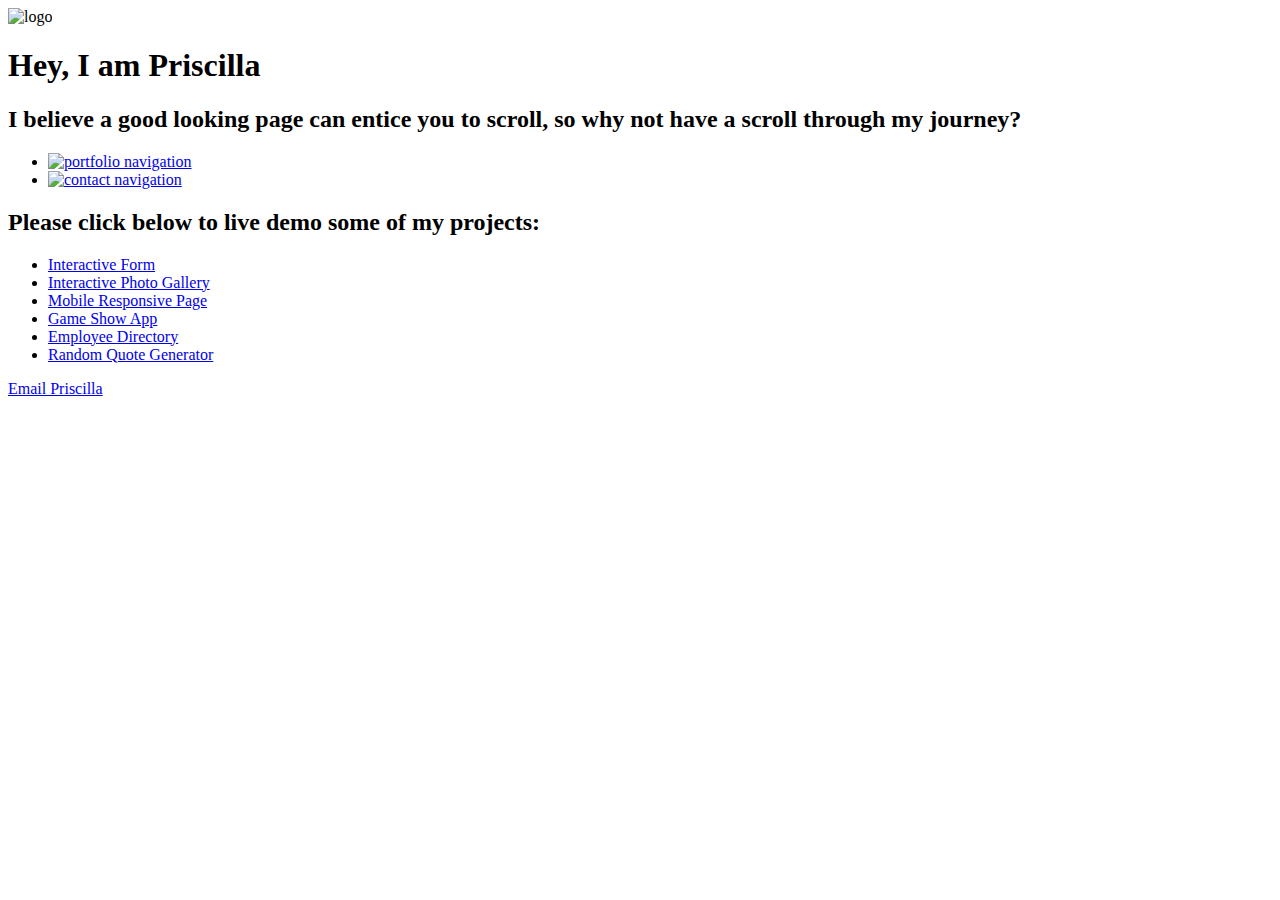
==== index.html @ 1b247af3 "Removed animation at bottom of page" ====
<!DOCTYPE html>
<html lang="en" dir="ltr">
  <head>
    <meta charset="utf-8">
    <meta name="viewport" content="width=device-width, initial-scale=1.0">
    <link rel="stylesheet" href="https://stackpath.bootstrapcdn.com/bootstrap/4.1.3/css/bootstrap.min.css" integrity="sha384-MCw98/SFnGE8fJT3GXwEOngsV7Zt27NXFoaoApmYm81iuXoPkFOJwJ8ERdknLPMO" crossorigin="anonymous">
    <link href="https://fonts.googleapis.com/css?family=Sue+Ellen+Francisco" rel="stylesheet">
    <link rel="stylesheet" href="css/styles.css">
    <title>Capstone Portfolio</title>
  </head>
  <body>
    <div class="container-fluid">
    <div class="overlay clearfix">

      <img src="img/logo.jpg" alt="logo" class="logo">

      <h1>Hey, I am Priscilla</h1>
      <h2>I believe a good looking page can entice you to scroll, so why not have a scroll through my journey?</h2>

      <div class="navBar">
      <ul>
        <li><a href="#portfolio">
          <img class="easel clearfix" src="img/easel.svg" alt="portfolio navigation">
        </a></li>

        <li><a href="#contact">
          <img class="talk clearfix" src="img/speech.svg" alt="contact navigation">
        </a></li>
      </ul>
      </div>

    </div>


    <div id="portfolio" class="portfolio">
      <div class="row justify-content-md-center">
        <div class="live-demo">
          <h2>Please click below to live demo some of my projects:</h2>
            <ul>
              <li class="btn-info"><a href="projects/interactive-form/interactive-form-v1/index.html">Interactive Form</li>
              <li class="btn-info"><a href="projects/interactive-photo-gallery/index.html">Interactive Photo Gallery</li>
              <li class="btn-info"><a href="projects/mobile-responsive-page/index.html">Mobile Responsive Page</li>
              <li class="btn-info"><a href="projects/OOP-game-show-app/oop_game-v2/index.html">Game Show App</li>
              <li class="btn-info"><a href="projects/public-API-request/public_api_request-v1/index.html">Employee Directory</li>
              <li class="btn-info"><a href="projects/ranodm-quote-generator/index.html">Random Quote Generator</li>
            </ul>
        </div>
      </div>
    </div>



    <div class="row justify-content-md-center contact">
      <section id="contact" class="contact">
        <!-- <h2 class="col-md-20">Unleash my imagination on your site</h2> -->
        <a href="mailto:ppdevelopmentinc@gmail.com" class="btn btn-outline-info col-md-15">Email Priscilla</a>
        <a href="https://www.linkedin.com/in/priscilla-pang-726824103/" target="_blank" class="icon_1"></a>
        <a href="https://github.com/ppdevelopmentinc" target="_blank" class="icon_2"></a>
      </section>
    </div>




  </div>
    <script src="https://code.jquery.com/jquery-3.3.1.slim.min.js" integrity="sha384-q8i/X+965DzO0rT7abK41JStQIAqVgRVzpbzo5smXKp4YfRvH+8abtTE1Pi6jizo" crossorigin="anonymous"></script>
    <script src="https://stackpath.bootstrapcdn.com/bootstrap/4.1.3/js/bootstrap.min.js" integrity="sha384-ChfqqxuZUCnJSK3+MXmPNIyE6ZbWh2IMqE241rYiqJxyMiZ6OW/JmZQ5stwEULTy" crossorigin="anonymous"></script>
    <script src="js/app.js"></script>
  </body>
</html>
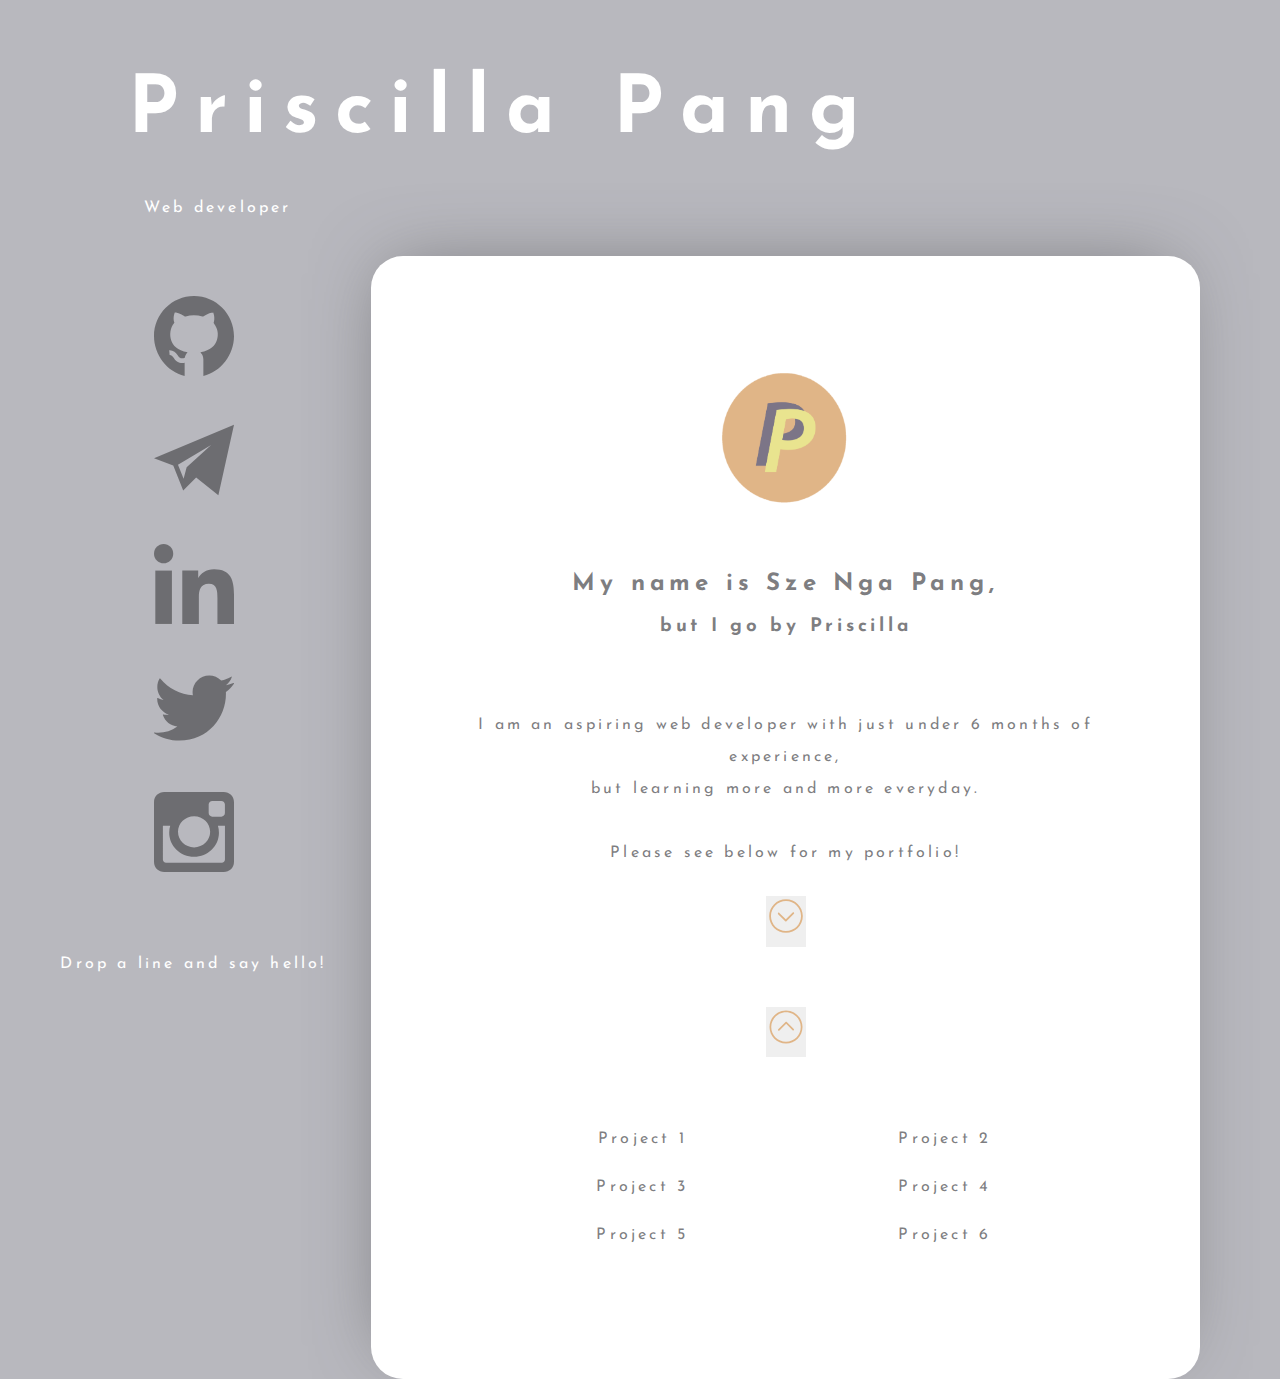
==== commit a0823962: "change" ====
--- a/index.html
+++ b/index.html
@@ -1,70 +1,120 @@
 <!DOCTYPE html>
 <html lang="en" dir="ltr">
-  <head>
-    <meta charset="utf-8">
-    <meta name="viewport" content="width=device-width, initial-scale=1.0">
-    <link rel="stylesheet" href="https://stackpath.bootstrapcdn.com/bootstrap/4.1.3/css/bootstrap.min.css" integrity="sha384-MCw98/SFnGE8fJT3GXwEOngsV7Zt27NXFoaoApmYm81iuXoPkFOJwJ8ERdknLPMO" crossorigin="anonymous">
-    <link href="https://fonts.googleapis.com/css?family=Sue+Ellen+Francisco" rel="stylesheet">
-    <link rel="stylesheet" href="css/styles.css">
-    <title>Capstone Portfolio</title>
-  </head>
-  <body>
-    <div class="container-fluid">
-    <div class="overlay clearfix">
+	<head>
+		<meta charset="utf-8">
+		<meta name="viewport" content="width=device-width, initial-scale=1.0">
+		<link href="https://fonts.googleapis.com/css2?family=Josefin+Sans&display=swap" rel="stylesheet">    <link rel="stylesheet" href="css/styles.css">
+		<title>Pang Sze Nga Portfolio</title>
+	</head>
+	<body>
+		<div class="container">
+			<header>
+				<div class="title">
+					<h1>Priscilla Pang</h1>
+					<p>Web developer</p>
+				</div>
+			</header>
+			<div class="content-container">
+				<div class="contact">
+					<div class="github icon">
+						<svg viewBox="0 0 512 512" width="5em" height="5em">
+							<path d="m256 0c-140.609375 0-256 115.390625-256 256 0 119.988281 84.195312 228.984375 196 256v-84.695312c-11.078125 2.425781-21.273438 2.496093-32.550781-.828126-15.128907-4.464843-27.421875-14.542968-36.546875-29.910156-5.816406-9.8125-16.125-20.453125-26.878906-19.671875l-2.636719-29.882812c23.253906-1.992188 43.371093 14.167969 55.3125 34.230469 5.304687 8.921874 11.410156 14.152343 19.246093 16.464843 7.574219 2.230469 15.707032 1.160157 25.183594-2.1875 2.378906-18.972656 11.070313-26.074219 17.636719-36.074219v-.015624c-66.679687-9.945313-93.253906-45.320313-103.800781-73.242188-13.976563-37.074219-6.476563-83.390625 18.238281-112.660156.480469-.570313 1.347656-2.0625 1.011719-3.105469-11.332032-34.230469 2.476562-62.546875 2.984375-65.550781 13.078125 3.867187 15.203125-3.890625 56.808593 21.386718l7.191407 4.320313c3.007812 1.792969 2.0625.769531 5.070312.542969 17.371094-4.71875 35.683594-7.324219 53.726563-7.558594 18.179687.234375 36.375 2.839844 54.464844 7.75l2.328124.234375c-.203124-.03125.632813-.148437 2.035157-.984375 51.972656-31.480469 50.105469-21.191406 64.042969-25.722656.503906 3.007812 14.128906 31.785156 2.917968 65.582031-1.511718 4.65625 45.058594 47.300781 19.246094 115.753906-10.546875 27.933594-37.117188 63.308594-103.796875 73.253907v.015624c8.546875 13.027344 18.816406 19.957032 18.761719 46.832032v105.722656c111.808594-27.015625 196-136.011719 196-256 .003906-140.609375-115.386719-256-255.996094-256zm0 0"/>
+						</svg>
+					</div>
+					<div class="email icon">
+						<svg viewBox="0 -31 512 512" width="5em" height="5em">
+							<path d="m123.195312 260.738281 63.679688 159.1875 82.902344-82.902343 142.140625 112.976562 100.082031-450-512 213.265625zm242.5-131.628906-156.714843 142.941406-19.519531 73.566407-36.058594-90.164063zm0 0"/>
+						</svg>
+					</div>
+					<div class="linkedin icon">
+						<svg version="1.1" x="0px" y="0px" width="5em" height="5em" viewBox="0 0 93.06 93.06" style="enable-background:new 0 0 93.06 93.06;" xml:space="preserve">
+							<g>
+								<g>
+									<path d="M11.185,0.08C5.004,0.08,0.001,5.092,0,11.259c0,6.173,5.003,11.184,11.186,11.184c6.166,0,11.176-5.011,11.176-11.184
+										C22.362,5.091,17.351,0.08,11.185,0.08z"/>
+									<rect x="1.538" y="30.926" width="19.287" height="62.054"/>
+									<path d="M69.925,29.383c-9.382,0-15.673,5.144-18.248,10.022h-0.258v-8.479H32.921H32.92v62.053h19.27V62.281
+										c0-8.093,1.541-15.932,11.575-15.932c9.89,0,10.022,9.256,10.022,16.451v30.178H93.06V58.942
+										C93.06,42.235,89.455,29.383,69.925,29.383z"/>
+								</g>
+							</g>
+							<g></g><g></g><g></g><g></g><g></g><g></g><g></g><g></g><g></g><g></g><g></g><g></g><g></g><g></g><g></g>
+						</svg>
+					</div>
+					<div class="twitter icon">
+						<svg version="1.1" x="0px" y="0px" width="5em" height="5em" viewBox="0 0 97.637 97.637" style="enable-background:new 0 0 97.637 97.637;" xml:space="preserve">
+							<g>
+								<path d="M97.523,18.526c-0.14-0.165-0.371-0.221-0.568-0.131c-2.919,1.295-5.99,2.226-9.153,2.776
+									c3.358-2.526,5.86-6.024,7.143-10.035c0.062-0.192-0.002-0.402-0.159-0.527c-0.158-0.125-0.377-0.141-0.55-0.038
+									c-3.782,2.243-7.878,3.824-12.18,4.701c-3.812-3.956-9.135-6.219-14.644-6.219c-11.204,0-20.318,9.114-20.318,20.317
+									c0,1.355,0.131,2.697,0.391,4c-15.518-0.958-30.028-8.408-39.894-20.509c-0.101-0.124-0.254-0.193-0.414-0.177
+									c-0.159,0.012-0.301,0.102-0.381,0.239c-1.8,3.088-2.751,6.621-2.751,10.215c0,6.229,2.83,12.053,7.649,15.896
+									c-2.481-0.298-4.904-1.079-7.089-2.292c-0.147-0.083-0.33-0.082-0.477,0.003c-0.147,0.084-0.24,0.24-0.244,0.41l-0.002,0.26
+									c0,8.946,5.895,16.801,14.282,19.409c-2.209,0.356-4.501,0.332-6.754-0.098c-0.166-0.031-0.34,0.026-0.454,0.154
+									c-0.113,0.128-0.151,0.307-0.099,0.469c2.515,7.85,9.503,13.355,17.637,14.041c-6.785,4.971-14.805,7.59-23.279,7.59
+									c-1.561,0-3.133-0.093-4.673-0.274c-0.22-0.025-0.438,0.106-0.514,0.317c-0.076,0.213,0.005,0.451,0.195,0.572
+									c9.17,5.881,19.773,8.988,30.664,8.988c35.625,0,56.913-28.938,56.913-56.914c0-0.779-0.015-1.554-0.046-2.327
+									c3.843-2.811,7.142-6.252,9.802-10.235C97.675,18.929,97.662,18.692,97.523,18.526z"/>
+							</g>
+							<g></g><g></g><g></g><g></g><g></g><g></g><g></g><g></g><g></g><g></g><g></g><g></g><g></g><g></g><g></g>
+						</svg>
+					</div>
+					<div class="instagram icon">
+						<svg version="1.1" x="0px" y="0px" width="5em" height="5em" viewBox="0 0 97.395 97.395" style="enable-background:new 0 0 97.395 97.395;" xml:space="preserve">
+							<g>
+								<path d="M12.501,0h72.393c6.875,0,12.5,5.09,12.5,12.5v72.395c0,7.41-5.625,12.5-12.5,12.5H12.501C5.624,97.395,0,92.305,0,84.895
+									V12.5C0,5.09,5.624,0,12.501,0L12.501,0z M70.948,10.821c-2.412,0-4.383,1.972-4.383,4.385v10.495c0,2.412,1.971,4.385,4.383,4.385
+									h11.008c2.412,0,4.385-1.973,4.385-4.385V15.206c0-2.413-1.973-4.385-4.385-4.385H70.948L70.948,10.821z M86.387,41.188h-8.572
+									c0.811,2.648,1.25,5.453,1.25,8.355c0,16.2-13.556,29.332-30.275,29.332c-16.718,0-30.272-13.132-30.272-29.332
+									c0-2.904,0.438-5.708,1.25-8.355h-8.945v41.141c0,2.129,1.742,3.872,3.872,3.872h67.822c2.13,0,3.872-1.742,3.872-3.872V41.188
+									H86.387z M48.789,29.533c-10.802,0-19.56,8.485-19.56,18.953c0,10.468,8.758,18.953,19.56,18.953
+									c10.803,0,19.562-8.485,19.562-18.953C68.351,38.018,59.593,29.533,48.789,29.533z"/>
+							</g><g></g><g></g><g></g><g></g><g></g><g></g><g></g><g></g><g></g><g></g><g></g><g></g><g></g><g></g><g></g>
+						</svg>
+					</div>
+					<br>
+					<div>
+						<p>Drop a line and say hello!</p>
+					</div>
+				</div>
+				<div class="content">
+					<div class="aboutMe">
+						<div class="logo"></div>
+						<h2>My name is Sze Nga Pang,</h2>
+						<h3>but I go by Priscilla</h3>
+						<br>
+						<br>
+						<p>I am an aspiring web developer with just under 6 months of experience,</p>
+						<p>but learning more and more everyday.</p>
+						<br>
+						<p>Please see below for my portfolio!</p>
+						<button class="button">
+							<svg class="button-icon" viewBox="0 0 20 20" width="3em" height="3em">
+								<path d="M13.962,8.885l-3.736,3.739c-0.086,0.086-0.201,0.13-0.314,0.13S9.686,12.71,9.6,12.624l-3.562-3.56C5.863,8.892,5.863,8.611,6.036,8.438c0.175-0.173,0.454-0.173,0.626,0l3.25,3.247l3.426-3.424c0.173-0.172,0.451-0.172,0.624,0C14.137,8.434,14.137,8.712,13.962,8.885 M18.406,10c0,4.644-3.763,8.406-8.406,8.406S1.594,14.644,1.594,10S5.356,1.594,10,1.594S18.406,5.356,18.406,10 M17.521,10c0-4.148-3.373-7.521-7.521-7.521c-4.148,0-7.521,3.374-7.521,7.521c0,4.147,3.374,7.521,7.521,7.521C14.148,17.521,17.521,14.147,17.521,10"></path>
+							</svg>
+						</button>
+						<br>
+						<br> 
+						<button class="button">
+							<svg class="button-icon" viewBox="0 0 20 20" width="3em" height="3em">
+								<path d="M13.889,11.611c-0.17,0.17-0.443,0.17-0.612,0l-3.189-3.187l-3.363,3.36c-0.171,0.171-0.441,0.171-0.612,0c-0.172-0.169-0.172-0.443,0-0.611l3.667-3.669c0.17-0.17,0.445-0.172,0.614,0l3.496,3.493C14.058,11.167,14.061,11.443,13.889,11.611 M18.25,10c0,4.558-3.693,8.25-8.25,8.25c-4.557,0-8.25-3.692-8.25-8.25c0-4.557,3.693-8.25,8.25-8.25C14.557,1.75,18.25,5.443,18.25,10 M17.383,10c0-4.07-3.312-7.382-7.383-7.382S2.618,5.93,2.618,10S5.93,17.381,10,17.381S17.383,14.07,17.383,10"></path>
+							</svg>
+						</button>
+						<div class="portfolio">
+							<div class="prj1">Project 1</div>
+							<div class="prj2">Project 2</div>
+							<div class="prj3">Project 3</div>
+							<div class="prj4">Project 4</div>
+							<div class="prj5">Project 5</div>
+							<div class="prj6">Project 6</div>
+						</div>
+					</div>
+					
+				</div>
+			</div>
+		</div>
 
-      <img src="img/logo.jpg" alt="logo" class="logo">
-
-      <h1>Hey, I am Priscilla</h1>
-      <h2>I believe a good looking page can entice you to scroll, so why not have a scroll through my journey?</h2>
-
-      <div class="navBar">
-      <ul>
-        <li><a href="#portfolio">
-          <img class="easel clearfix" src="img/easel.svg" alt="portfolio navigation">
-        </a></li>
-
-        <li><a href="#contact">
-          <img class="talk clearfix" src="img/speech.svg" alt="contact navigation">
-        </a></li>
-      </ul>
-      </div>
-
-    </div>
-
-
-    <div id="portfolio" class="portfolio">
-      <div class="row justify-content-md-center">
-        <div class="live-demo">
-          <h2>Please click below to live demo some of my projects:</h2>
-            <ul>
-              <li class="btn-info"><a href="projects/interactive-form/interactive-form-v1/index.html">Interactive Form</li>
-              <li class="btn-info"><a href="projects/interactive-photo-gallery/index.html">Interactive Photo Gallery</li>
-              <li class="btn-info"><a href="projects/mobile-responsive-page/index.html">Mobile Responsive Page</li>
-              <li class="btn-info"><a href="projects/OOP-game-show-app/oop_game-v2/index.html">Game Show App</li>
-              <li class="btn-info"><a href="projects/public-API-request/public_api_request-v1/index.html">Employee Directory</li>
-              <li class="btn-info"><a href="projects/ranodm-quote-generator/index.html">Random Quote Generator</li>
-            </ul>
-        </div>
-      </div>
-    </div>
-
-
-
-    <div class="row justify-content-md-center contact">
-      <section id="contact" class="contact">
-        <!-- <h2 class="col-md-20">Unleash my imagination on your site</h2> -->
-        <a href="mailto:ppdevelopmentinc@gmail.com" class="btn btn-outline-info col-md-15">Email Priscilla</a>
-        <a href="https://www.linkedin.com/in/priscilla-pang-726824103/" target="_blank" class="icon_1"></a>
-        <a href="https://github.com/ppdevelopmentinc" target="_blank" class="icon_2"></a>
-      </section>
-    </div>
-
-
-
-
-  </div>
-    <script src="https://code.jquery.com/jquery-3.3.1.slim.min.js" integrity="sha384-q8i/X+965DzO0rT7abK41JStQIAqVgRVzpbzo5smXKp4YfRvH+8abtTE1Pi6jizo" crossorigin="anonymous"></script>
-    <script src="https://stackpath.bootstrapcdn.com/bootstrap/4.1.3/js/bootstrap.min.js" integrity="sha384-ChfqqxuZUCnJSK3+MXmPNIyE6ZbWh2IMqE241rYiqJxyMiZ6OW/JmZQ5stwEULTy" crossorigin="anonymous"></script>
-    <script src="js/app.js"></script>
-  </body>
+		<script src="https://code.jquery.com/jquery-3.3.1.slim.min.js" integrity="sha384-q8i/X+965DzO0rT7abK41JStQIAqVgRVzpbzo5smXKp4YfRvH+8abtTE1Pi6jizo" crossorigin="anonymous"></script>
+		<script src="js/app.js"></script>
+	</body>
 </html>
--- a/css/styles.css
+++ b/css/styles.css
@@ -0,0 +1,105 @@
+/* Mobile first approach */
+*{
+  box-sizing: border-box;
+  list-style: none;
+  font-family: 'Josefin Sans', sans-serif;
+  letter-spacing: .2em;
+  line-height: 200%;
+  margin: 0;
+  padding: 0;
+}
+
+body {
+  background-color: rgb(184, 184, 190);
+}
+
+header {
+  /* display: grid;
+  grid-template-columns:30% 70%; */
+  display: block;
+  margin-left: 2em;
+}
+
+header p {
+  margin-left: 1em;
+}
+
+.container {
+  margin: 0 1em;
+  margin-right: 5em;
+}
+
+.logo {
+  display: flex;
+  align-items: center;
+  justify-content: center;
+  margin: auto;
+  height: 15em;
+  width:15em;
+  overflow: hidden;
+  border-radius: 50%;
+  background-image: url("../img/logo.png");
+  background-size: 10em;
+  background-repeat: no-repeat;
+  background-position: center;
+}
+
+.title {
+  margin-left: 5em;
+  color: white;
+  padding: 2em 0;
+}
+.title h1 {
+  font-size: 5em;
+}
+
+.content-container {
+  display: grid;
+  grid-template-columns:30% 70%;
+  /* overflow: hidden; */
+}
+
+.contact {
+  /* height: 100vh; */
+  color: white;
+  text-align: center;
+  padding: 2.5em 1em;
+}
+
+.portfolio {
+  display: grid;
+  text-align: center;
+  grid-column-gap: 1em;
+  grid-row-gap: 1em;
+  grid-template-columns: 50% 50%;
+  padding: 4em;
+}
+
+.aboutMe {
+  text-align: center;
+  color: rgba(84, 84, 87, 0.75);
+  padding: 4em;
+  background-color: white;
+  border-radius: 2em;
+  box-shadow: -5px -8px 76px -25px rgba(84, 84, 87, 0.75)
+}
+
+.button {
+  margin-top: 2em;
+  border: none;
+  fill: #E0B587;
+}
+
+.button-icon {
+  transition: all .6s ease-in-out; 
+}
+
+.button-icon:hover {
+  transform: scale(1.3);
+}
+
+.icon {
+  fill: rgba(84, 84, 87, 0.75);
+  margin-bottom: 2em;
+}
+
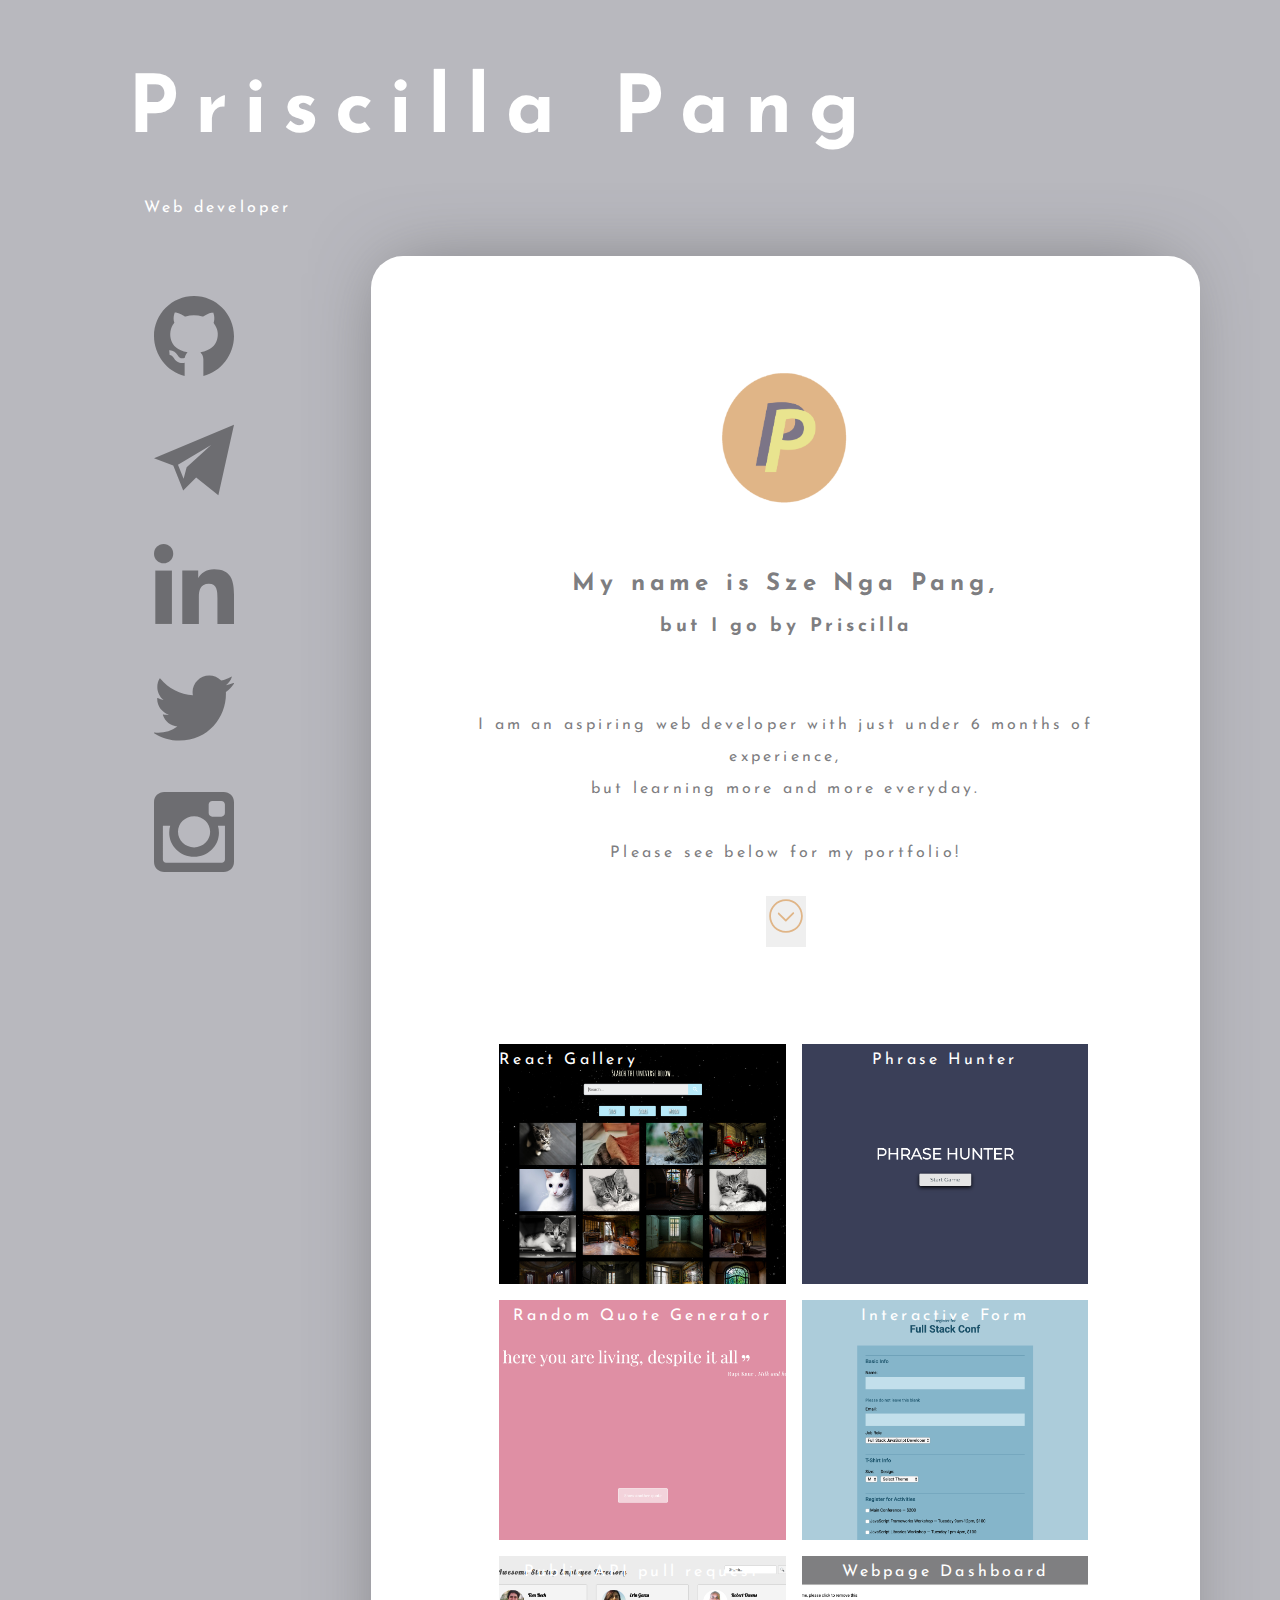
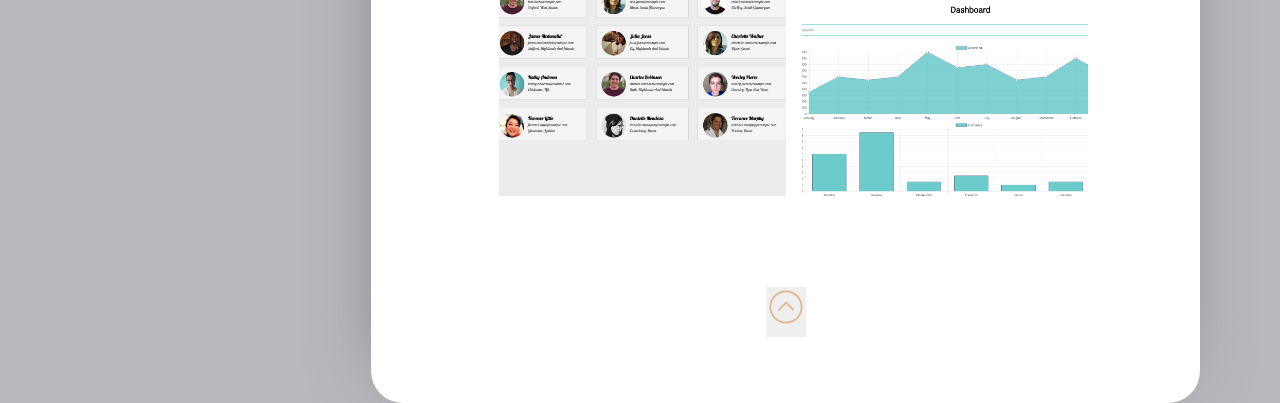
==== commit 4423991a: "links added" ====
--- a/index.html
+++ b/index.html
@@ -17,64 +17,70 @@
 			<div class="content-container">
 				<div class="contact">
 					<div class="github icon">
-						<svg viewBox="0 0 512 512" width="5em" height="5em">
-							<path d="m256 0c-140.609375 0-256 115.390625-256 256 0 119.988281 84.195312 228.984375 196 256v-84.695312c-11.078125 2.425781-21.273438 2.496093-32.550781-.828126-15.128907-4.464843-27.421875-14.542968-36.546875-29.910156-5.816406-9.8125-16.125-20.453125-26.878906-19.671875l-2.636719-29.882812c23.253906-1.992188 43.371093 14.167969 55.3125 34.230469 5.304687 8.921874 11.410156 14.152343 19.246093 16.464843 7.574219 2.230469 15.707032 1.160157 25.183594-2.1875 2.378906-18.972656 11.070313-26.074219 17.636719-36.074219v-.015624c-66.679687-9.945313-93.253906-45.320313-103.800781-73.242188-13.976563-37.074219-6.476563-83.390625 18.238281-112.660156.480469-.570313 1.347656-2.0625 1.011719-3.105469-11.332032-34.230469 2.476562-62.546875 2.984375-65.550781 13.078125 3.867187 15.203125-3.890625 56.808593 21.386718l7.191407 4.320313c3.007812 1.792969 2.0625.769531 5.070312.542969 17.371094-4.71875 35.683594-7.324219 53.726563-7.558594 18.179687.234375 36.375 2.839844 54.464844 7.75l2.328124.234375c-.203124-.03125.632813-.148437 2.035157-.984375 51.972656-31.480469 50.105469-21.191406 64.042969-25.722656.503906 3.007812 14.128906 31.785156 2.917968 65.582031-1.511718 4.65625 45.058594 47.300781 19.246094 115.753906-10.546875 27.933594-37.117188 63.308594-103.796875 73.253907v.015624c8.546875 13.027344 18.816406 19.957032 18.761719 46.832032v105.722656c111.808594-27.015625 196-136.011719 196-256 .003906-140.609375-115.386719-256-255.996094-256zm0 0"/>
-						</svg>
+						<a href="https://github.com/pangszenga?tab=repositories">
+							<svg viewBox="0 0 512 512" width="5em" height="5em">
+								<path d="m256 0c-140.609375 0-256 115.390625-256 256 0 119.988281 84.195312 228.984375 196 256v-84.695312c-11.078125 2.425781-21.273438 2.496093-32.550781-.828126-15.128907-4.464843-27.421875-14.542968-36.546875-29.910156-5.816406-9.8125-16.125-20.453125-26.878906-19.671875l-2.636719-29.882812c23.253906-1.992188 43.371093 14.167969 55.3125 34.230469 5.304687 8.921874 11.410156 14.152343 19.246093 16.464843 7.574219 2.230469 15.707032 1.160157 25.183594-2.1875 2.378906-18.972656 11.070313-26.074219 17.636719-36.074219v-.015624c-66.679687-9.945313-93.253906-45.320313-103.800781-73.242188-13.976563-37.074219-6.476563-83.390625 18.238281-112.660156.480469-.570313 1.347656-2.0625 1.011719-3.105469-11.332032-34.230469 2.476562-62.546875 2.984375-65.550781 13.078125 3.867187 15.203125-3.890625 56.808593 21.386718l7.191407 4.320313c3.007812 1.792969 2.0625.769531 5.070312.542969 17.371094-4.71875 35.683594-7.324219 53.726563-7.558594 18.179687.234375 36.375 2.839844 54.464844 7.75l2.328124.234375c-.203124-.03125.632813-.148437 2.035157-.984375 51.972656-31.480469 50.105469-21.191406 64.042969-25.722656.503906 3.007812 14.128906 31.785156 2.917968 65.582031-1.511718 4.65625 45.058594 47.300781 19.246094 115.753906-10.546875 27.933594-37.117188 63.308594-103.796875 73.253907v.015624c8.546875 13.027344 18.816406 19.957032 18.761719 46.832032v105.722656c111.808594-27.015625 196-136.011719 196-256 .003906-140.609375-115.386719-256-255.996094-256zm0 0"/>
+							</svg>
+						</a>
 					</div>
 					<div class="email icon">
-						<svg viewBox="0 -31 512 512" width="5em" height="5em">
-							<path d="m123.195312 260.738281 63.679688 159.1875 82.902344-82.902343 142.140625 112.976562 100.082031-450-512 213.265625zm242.5-131.628906-156.714843 142.941406-19.519531 73.566407-36.058594-90.164063zm0 0"/>
-						</svg>
+						<a href="#">
+							<svg viewBox="0 -31 512 512" width="5em" height="5em">
+								<path d="m123.195312 260.738281 63.679688 159.1875 82.902344-82.902343 142.140625 112.976562 100.082031-450-512 213.265625zm242.5-131.628906-156.714843 142.941406-19.519531 73.566407-36.058594-90.164063zm0 0"/>
+							</svg>
+						</a>
 					</div>
 					<div class="linkedin icon">
-						<svg version="1.1" x="0px" y="0px" width="5em" height="5em" viewBox="0 0 93.06 93.06" style="enable-background:new 0 0 93.06 93.06;" xml:space="preserve">
-							<g>
+						<a href="https://www.linkedin.com/in/priscilla-pang-726824103/">
+							<svg version="1.1" x="0px" y="0px" width="5em" height="5em" viewBox="0 0 93.06 93.06" style="enable-background:new 0 0 93.06 93.06;" xml:space="preserve">
 								<g>
-									<path d="M11.185,0.08C5.004,0.08,0.001,5.092,0,11.259c0,6.173,5.003,11.184,11.186,11.184c6.166,0,11.176-5.011,11.176-11.184
-										C22.362,5.091,17.351,0.08,11.185,0.08z"/>
-									<rect x="1.538" y="30.926" width="19.287" height="62.054"/>
-									<path d="M69.925,29.383c-9.382,0-15.673,5.144-18.248,10.022h-0.258v-8.479H32.921H32.92v62.053h19.27V62.281
-										c0-8.093,1.541-15.932,11.575-15.932c9.89,0,10.022,9.256,10.022,16.451v30.178H93.06V58.942
-										C93.06,42.235,89.455,29.383,69.925,29.383z"/>
+									<g>
+										<path d="M11.185,0.08C5.004,0.08,0.001,5.092,0,11.259c0,6.173,5.003,11.184,11.186,11.184c6.166,0,11.176-5.011,11.176-11.184
+											C22.362,5.091,17.351,0.08,11.185,0.08z"/>
+										<rect x="1.538" y="30.926" width="19.287" height="62.054"/>
+										<path d="M69.925,29.383c-9.382,0-15.673,5.144-18.248,10.022h-0.258v-8.479H32.921H32.92v62.053h19.27V62.281
+											c0-8.093,1.541-15.932,11.575-15.932c9.89,0,10.022,9.256,10.022,16.451v30.178H93.06V58.942
+											C93.06,42.235,89.455,29.383,69.925,29.383z"/>
+									</g>
 								</g>
-							</g>
-							<g></g><g></g><g></g><g></g><g></g><g></g><g></g><g></g><g></g><g></g><g></g><g></g><g></g><g></g><g></g>
-						</svg>
+								<g></g><g></g><g></g><g></g><g></g><g></g><g></g><g></g><g></g><g></g><g></g><g></g><g></g><g></g><g></g>
+							</svg>
+						</a>
 					</div>
 					<div class="twitter icon">
-						<svg version="1.1" x="0px" y="0px" width="5em" height="5em" viewBox="0 0 97.637 97.637" style="enable-background:new 0 0 97.637 97.637;" xml:space="preserve">
-							<g>
-								<path d="M97.523,18.526c-0.14-0.165-0.371-0.221-0.568-0.131c-2.919,1.295-5.99,2.226-9.153,2.776
-									c3.358-2.526,5.86-6.024,7.143-10.035c0.062-0.192-0.002-0.402-0.159-0.527c-0.158-0.125-0.377-0.141-0.55-0.038
-									c-3.782,2.243-7.878,3.824-12.18,4.701c-3.812-3.956-9.135-6.219-14.644-6.219c-11.204,0-20.318,9.114-20.318,20.317
-									c0,1.355,0.131,2.697,0.391,4c-15.518-0.958-30.028-8.408-39.894-20.509c-0.101-0.124-0.254-0.193-0.414-0.177
-									c-0.159,0.012-0.301,0.102-0.381,0.239c-1.8,3.088-2.751,6.621-2.751,10.215c0,6.229,2.83,12.053,7.649,15.896
-									c-2.481-0.298-4.904-1.079-7.089-2.292c-0.147-0.083-0.33-0.082-0.477,0.003c-0.147,0.084-0.24,0.24-0.244,0.41l-0.002,0.26
-									c0,8.946,5.895,16.801,14.282,19.409c-2.209,0.356-4.501,0.332-6.754-0.098c-0.166-0.031-0.34,0.026-0.454,0.154
-									c-0.113,0.128-0.151,0.307-0.099,0.469c2.515,7.85,9.503,13.355,17.637,14.041c-6.785,4.971-14.805,7.59-23.279,7.59
-									c-1.561,0-3.133-0.093-4.673-0.274c-0.22-0.025-0.438,0.106-0.514,0.317c-0.076,0.213,0.005,0.451,0.195,0.572
-									c9.17,5.881,19.773,8.988,30.664,8.988c35.625,0,56.913-28.938,56.913-56.914c0-0.779-0.015-1.554-0.046-2.327
-									c3.843-2.811,7.142-6.252,9.802-10.235C97.675,18.929,97.662,18.692,97.523,18.526z"/>
-							</g>
-							<g></g><g></g><g></g><g></g><g></g><g></g><g></g><g></g><g></g><g></g><g></g><g></g><g></g><g></g><g></g>
-						</svg>
+						<a href="https://twitter.com/pangszenga">
+							<svg version="1.1" x="0px" y="0px" width="5em" height="5em" viewBox="0 0 97.637 97.637" style="enable-background:new 0 0 97.637 97.637;" xml:space="preserve">
+								<g>
+									<path d="M97.523,18.526c-0.14-0.165-0.371-0.221-0.568-0.131c-2.919,1.295-5.99,2.226-9.153,2.776
+										c3.358-2.526,5.86-6.024,7.143-10.035c0.062-0.192-0.002-0.402-0.159-0.527c-0.158-0.125-0.377-0.141-0.55-0.038
+										c-3.782,2.243-7.878,3.824-12.18,4.701c-3.812-3.956-9.135-6.219-14.644-6.219c-11.204,0-20.318,9.114-20.318,20.317
+										c0,1.355,0.131,2.697,0.391,4c-15.518-0.958-30.028-8.408-39.894-20.509c-0.101-0.124-0.254-0.193-0.414-0.177
+										c-0.159,0.012-0.301,0.102-0.381,0.239c-1.8,3.088-2.751,6.621-2.751,10.215c0,6.229,2.83,12.053,7.649,15.896
+										c-2.481-0.298-4.904-1.079-7.089-2.292c-0.147-0.083-0.33-0.082-0.477,0.003c-0.147,0.084-0.24,0.24-0.244,0.41l-0.002,0.26
+										c0,8.946,5.895,16.801,14.282,19.409c-2.209,0.356-4.501,0.332-6.754-0.098c-0.166-0.031-0.34,0.026-0.454,0.154
+										c-0.113,0.128-0.151,0.307-0.099,0.469c2.515,7.85,9.503,13.355,17.637,14.041c-6.785,4.971-14.805,7.59-23.279,7.59
+										c-1.561,0-3.133-0.093-4.673-0.274c-0.22-0.025-0.438,0.106-0.514,0.317c-0.076,0.213,0.005,0.451,0.195,0.572
+										c9.17,5.881,19.773,8.988,30.664,8.988c35.625,0,56.913-28.938,56.913-56.914c0-0.779-0.015-1.554-0.046-2.327
+										c3.843-2.811,7.142-6.252,9.802-10.235C97.675,18.929,97.662,18.692,97.523,18.526z"/>
+								</g>
+								<g></g><g></g><g></g><g></g><g></g><g></g><g></g><g></g><g></g><g></g><g></g><g></g><g></g><g></g><g></g>
+							</svg>
+						</a>
 					</div>
 					<div class="instagram icon">
-						<svg version="1.1" x="0px" y="0px" width="5em" height="5em" viewBox="0 0 97.395 97.395" style="enable-background:new 0 0 97.395 97.395;" xml:space="preserve">
-							<g>
-								<path d="M12.501,0h72.393c6.875,0,12.5,5.09,12.5,12.5v72.395c0,7.41-5.625,12.5-12.5,12.5H12.501C5.624,97.395,0,92.305,0,84.895
-									V12.5C0,5.09,5.624,0,12.501,0L12.501,0z M70.948,10.821c-2.412,0-4.383,1.972-4.383,4.385v10.495c0,2.412,1.971,4.385,4.383,4.385
-									h11.008c2.412,0,4.385-1.973,4.385-4.385V15.206c0-2.413-1.973-4.385-4.385-4.385H70.948L70.948,10.821z M86.387,41.188h-8.572
-									c0.811,2.648,1.25,5.453,1.25,8.355c0,16.2-13.556,29.332-30.275,29.332c-16.718,0-30.272-13.132-30.272-29.332
-									c0-2.904,0.438-5.708,1.25-8.355h-8.945v41.141c0,2.129,1.742,3.872,3.872,3.872h67.822c2.13,0,3.872-1.742,3.872-3.872V41.188
-									H86.387z M48.789,29.533c-10.802,0-19.56,8.485-19.56,18.953c0,10.468,8.758,18.953,19.56,18.953
-									c10.803,0,19.562-8.485,19.562-18.953C68.351,38.018,59.593,29.533,48.789,29.533z"/>
-							</g><g></g><g></g><g></g><g></g><g></g><g></g><g></g><g></g><g></g><g></g><g></g><g></g><g></g><g></g><g></g>
-						</svg>
-					</div>
-					<br>
-					<div>
-						<p>Drop a line and say hello!</p>
+						<a href="https://www.instagram.com/pp.creates/">
+							<svg version="1.1" x="0px" y="0px" width="5em" height="5em" viewBox="0 0 97.395 97.395" style="enable-background:new 0 0 97.395 97.395;" xml:space="preserve">
+								<g>
+									<path d="M12.501,0h72.393c6.875,0,12.5,5.09,12.5,12.5v72.395c0,7.41-5.625,12.5-12.5,12.5H12.501C5.624,97.395,0,92.305,0,84.895
+										V12.5C0,5.09,5.624,0,12.501,0L12.501,0z M70.948,10.821c-2.412,0-4.383,1.972-4.383,4.385v10.495c0,2.412,1.971,4.385,4.383,4.385
+										h11.008c2.412,0,4.385-1.973,4.385-4.385V15.206c0-2.413-1.973-4.385-4.385-4.385H70.948L70.948,10.821z M86.387,41.188h-8.572
+										c0.811,2.648,1.25,5.453,1.25,8.355c0,16.2-13.556,29.332-30.275,29.332c-16.718,0-30.272-13.132-30.272-29.332
+										c0-2.904,0.438-5.708,1.25-8.355h-8.945v41.141c0,2.129,1.742,3.872,3.872,3.872h67.822c2.13,0,3.872-1.742,3.872-3.872V41.188
+										H86.387z M48.789,29.533c-10.802,0-19.56,8.485-19.56,18.953c0,10.468,8.758,18.953,19.56,18.953
+										c10.803,0,19.562-8.485,19.562-18.953C68.351,38.018,59.593,29.533,48.789,29.533z"/>
+								</g><g></g><g></g><g></g><g></g><g></g><g></g><g></g><g></g><g></g><g></g><g></g><g></g><g></g><g></g><g></g>
+							</svg>
+						</a>
 					</div>
 				</div>
 				<div class="content">
@@ -94,20 +100,20 @@
 							</svg>
 						</button>
 						<br>
-						<br> 
+						<br> 		
+						<div class="portfolio">
+							<div class="prj1"><a href="https://www.pangszenga.com/React-Photo-Gallery/">React Gallery</a></div>
+							<div class="prj2"><a href="https://www.pangszenga.com/OOP-Game-Show-App/">Phrase Hunter</a></div>
+							<div class="prj3"><a href="https://www.pangszenga.com/Random-Quote-Generator/">Random Quote Generator</a></div>
+							<div class="prj4"><a href="https://www.pangszenga.com/Interactive-form/">Interactive Form</a></div>
+							<div class="prj5"><a href="https://www.pangszenga.com/Public-API-request/">Public API pull request</a> </div>
+							<div class="prj6"><a href="https://www.pangszenga.com/WebApp-Dashboard/">Webpage Dashboard</a></div>
+						</div>
 						<button class="button">
 							<svg class="button-icon" viewBox="0 0 20 20" width="3em" height="3em">
 								<path d="M13.889,11.611c-0.17,0.17-0.443,0.17-0.612,0l-3.189-3.187l-3.363,3.36c-0.171,0.171-0.441,0.171-0.612,0c-0.172-0.169-0.172-0.443,0-0.611l3.667-3.669c0.17-0.17,0.445-0.172,0.614,0l3.496,3.493C14.058,11.167,14.061,11.443,13.889,11.611 M18.25,10c0,4.558-3.693,8.25-8.25,8.25c-4.557,0-8.25-3.692-8.25-8.25c0-4.557,3.693-8.25,8.25-8.25C14.557,1.75,18.25,5.443,18.25,10 M17.383,10c0-4.07-3.312-7.382-7.383-7.382S2.618,5.93,2.618,10S5.93,17.381,10,17.381S17.383,14.07,17.383,10"></path>
 							</svg>
 						</button>
-						<div class="portfolio">
-							<div class="prj1">Project 1</div>
-							<div class="prj2">Project 2</div>
-							<div class="prj3">Project 3</div>
-							<div class="prj4">Project 4</div>
-							<div class="prj5">Project 5</div>
-							<div class="prj6">Project 6</div>
-						</div>
 					</div>
 					
 				</div>
--- a/css/styles.css
+++ b/css/styles.css
@@ -101,5 +101,53 @@
 .icon {
   fill: rgba(84, 84, 87, 0.75);
   margin-bottom: 2em;
+  
 }
 
+.portfolio a {
+  text-decoration: none;
+  color: white;
+}
+
+.portfolio div {
+  height: 15em;
+}
+
+.prj1 {
+  display: flex;
+  vertical-align: middle;
+  background-image: url("../img/1.png");
+  background-position: top;
+  background-size: cover;
+}
+
+.prj2 {
+  background-image: url("../img/2.png");
+  background-position: top;
+  background-size: cover;
+}
+
+.prj3 {
+  background-image: url("../img/3.png");
+  background-position: top;
+  background-size: cover;
+}
+
+.prj4 {
+  background-image: url("../img/4.png");
+  background-position: top;
+  background-size: cover;
+}
+
+.prj5 {
+  background-image: url("../img/5.png");
+  background-position: top;
+  background-size: cover;
+}
+
+.prj6 {
+  background-image: url("../img/6.png");
+  background-position: top;
+  background-size: cover;
+}
+
